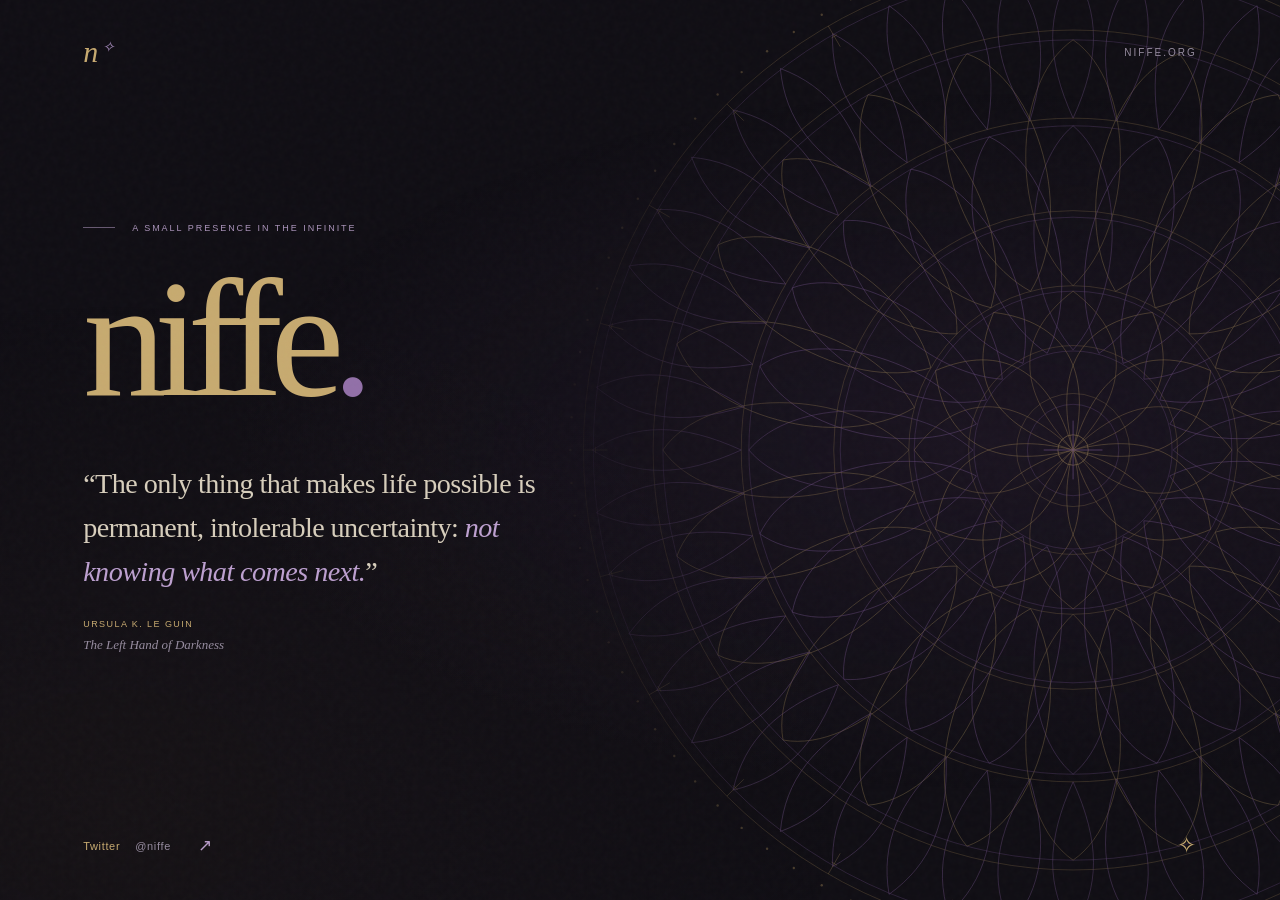
==== index.html @ 8353bc97 "Create dark gold and purple personal landing page" ====
<!doctype html>
<html lang="en">
<head>
  <meta charset="utf-8">
  <meta name="viewport" content="width=device-width, initial-scale=1">
  <meta name="theme-color" content="#100e14">
  <meta name="description" content="Niffe. A small presence on the internet.">
  <meta property="og:title" content="niffe">
  <meta property="og:description" content="A small presence on the internet.">
  <meta property="og:type" content="website">
  <meta property="og:url" content="https://niffe.org/">
  <link rel="canonical" href="https://niffe.org/">
  <link rel="icon" href="favicon.svg" type="image/svg+xml">
  <link rel="stylesheet" href="style.css">
  <title>niffe</title>
</head>
<body>
  <div class="atmosphere" aria-hidden="true"></div>
  <img class="mandala" src="mandala.svg" alt="" aria-hidden="true" width="1000" height="1000">
  <div class="page">
    <header><a class="wordmark" href="./" aria-label="Niffe home">n<span class="star">✧</span></a><span class="domain">NIFFE.ORG</span></header>
    <main>
      <div class="intro"><span class="rule" aria-hidden="true"></span><span>A SMALL PRESENCE IN THE INFINITE</span></div>
      <h1>niffe<span class="period">.</span></h1>
      <figure>
        <blockquote cite="https://www.goodreads.com/quotes/183468-the-only-thing-that-makes-life-possible-is-permanent-intolerable">
          <p>“The only thing that makes life possible is permanent, intolerable uncertainty: <em>not knowing what comes next.</em>”</p>
        </blockquote>
        <figcaption><span class="author">URSULA K. LE GUIN</span><cite>The Left Hand of Darkness</cite></figcaption>
      </figure>
    </main>
    <footer><a class="social" href="https://twitter.com/niffe" aria-label="Niffe on Twitter">Twitter <span class="handle">@niffe</span><span class="arrow" aria-hidden="true">↗</span></a><span class="footer-symbol" aria-hidden="true">✧</span></footer>
  </div>
</body>
</html>
---- style.css ----
:root{color-scheme:dark;--bg:#100e14;--gold:#c7aa70;--text:#d7cebc;--muted:#968c9f}
*{box-sizing:border-box}
html{min-height:100%;background:var(--bg)}
body{margin:0;min-height:100svh;background:var(--bg);color:var(--text);font-family:Georgia,'Times New Roman',serif;overflow-x:clip}
body::after{content:"";position:fixed;inset:0;pointer-events:none;z-index:3;opacity:.035;background-image:url("data:image/svg+xml,%3Csvg viewBox='0 0 180 180' xmlns='http://www.w3.org/2000/svg'%3E%3Cfilter id='n'%3E%3CfeTurbulence type='fractalNoise' baseFrequency='.82' numOctaves='3' stitchTiles='stitch'/%3E%3C/filter%3E%3Cpath fill='%23fff' filter='url(%23n)' opacity='.7' d='M0 0h180v180H0z'/%3E%3C/svg%3E")}
.atmosphere{position:fixed;inset:0;pointer-events:none;background:radial-gradient(ellipse at 77% 49%,#48305730,transparent 54%),radial-gradient(ellipse at 9% 89%,#6e513810,transparent 45%)}
.mandala{position:fixed;width:min(85vw,1120px);height:auto;left:49%;top:50%;transform:translate(-9%,-50%);opacity:.6;pointer-events:none;mask-image:linear-gradient(90deg,transparent,#000 23%,#000 78%,transparent)}
.page{position:relative;z-index:1;min-height:100svh;display:flex;flex-direction:column;padding:35px clamp(28px,6.5vw,112px) 32px}
header,footer{display:flex;justify-content:space-between;align-items:center}
a{color:inherit;text-decoration:none}
.wordmark{font-size:30px;font-style:italic;color:var(--gold);display:inline-flex;align-items:center;gap:4px}
.star{font-size:15px;color:#a68bbd;align-self:flex-start;margin-top:3px}
.domain,.intro,.author,footer{font-family:Arial,Helvetica,sans-serif;font-size:10px;letter-spacing:.2em}
.domain{color:var(--muted)}
main{flex:1;display:flex;flex-direction:column;justify-content:center;padding:76px 0 92px;max-width:650px}
.intro{color:#ab94bb;display:flex;align-items:center;gap:17px;font-size:9px;letter-spacing:.22em}
.rule{display:block;width:32px;height:1px;background:#ab94bb90}
h1{font-weight:400;line-height:1;letter-spacing:-.075em;font-size:clamp(100px,13vw,184px);color:var(--gold);margin:23px 0 40px}
.period{color:#9270a8}
figure{margin:0;max-width:485px}
blockquote{margin:0;font-size:clamp(22px,2.2vw,29px);line-height:1.55;letter-spacing:-.02em;text-wrap:pretty}
blockquote p{margin:0}
blockquote em{font-weight:400;color:#bda0d0}
figcaption{margin-top:26px;display:flex;flex-direction:column;gap:8px}
.author{font-size:9px;color:var(--gold);letter-spacing:.16em}
figcaption cite{font-size:13px;color:var(--muted)}
footer{min-height:35px;color:var(--muted);letter-spacing:.06em;font-size:11px}
.social{display:inline-flex;align-items:center;gap:15px;padding:12px 0;color:var(--gold);transition:color .2s}
.handle{color:var(--muted)}
.arrow{font-size:17px;margin-left:12px;color:#b89bc9;transition:transform .2s}
.social:hover{color:#efd39a}.social:hover .arrow{transform:translate(2px,-2px)}
a:focus-visible{outline:1px solid var(--gold);outline-offset:8px;border-radius:2px}
.footer-symbol{color:var(--gold);font-size:23px}
@media(min-width:1600px){main{max-width:760px}figure{max-width:530px}}
@media(max-width:700px){.page{padding-top:25px;padding-bottom:20px}.mandala{width:900px;max-width:none;left:18%;top:39%;opacity:.27;mask-image:linear-gradient(90deg,transparent,#000 40%)}main{padding:68px 0 70px}h1{margin-bottom:35px}figure{max-width:420px}blockquote{font-size:24px}.intro{font-size:8px;letter-spacing:.16em}.domain{font-size:9px}.atmosphere{background:radial-gradient(ellipse at 95% 40%,#48305730,transparent 75%)}}
@media(prefers-reduced-motion:reduce){*{transition:none!important}}
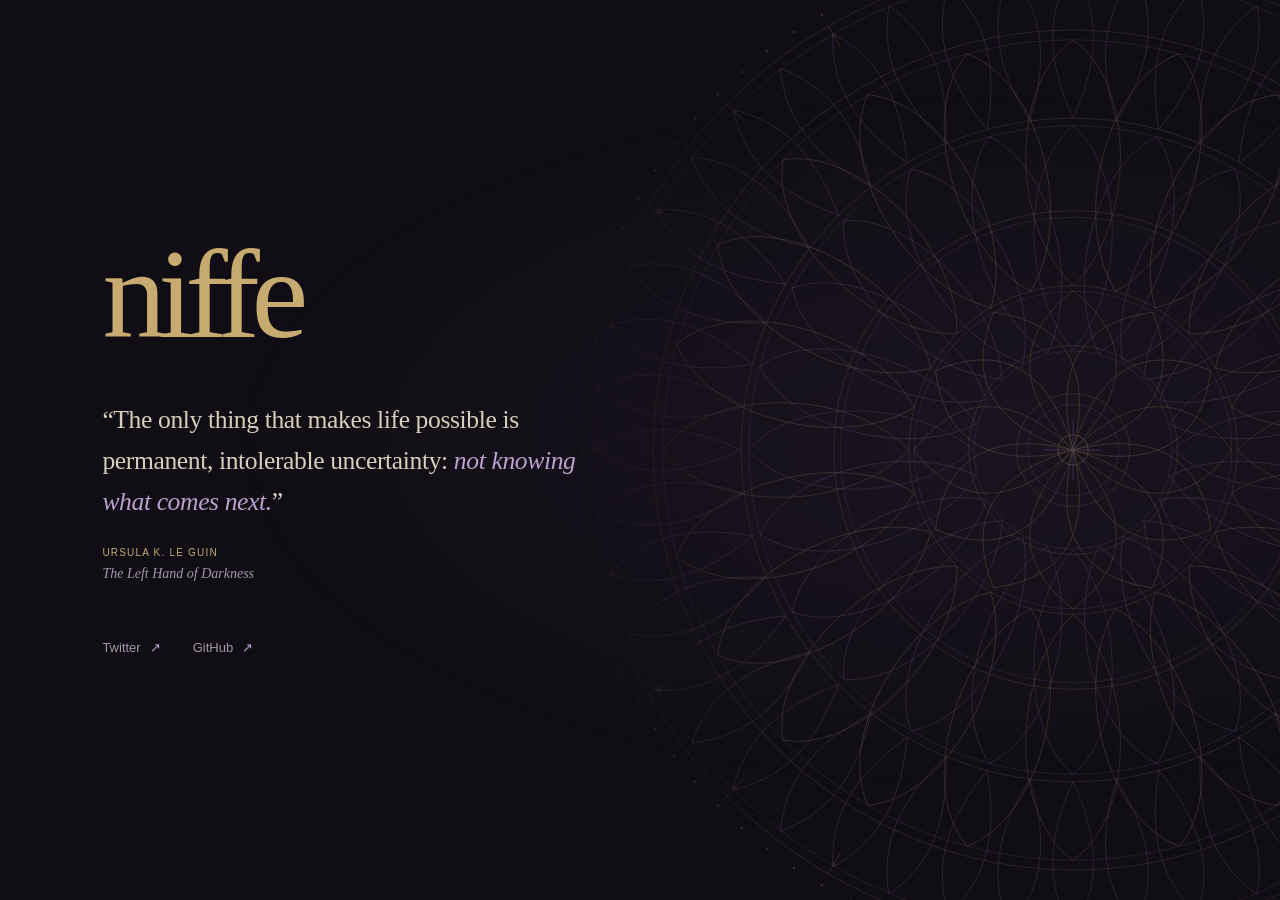
==== commit 57e09a8d: "Simplify presentation and add GitHub profile link" ====
--- a/index.html
+++ b/index.html
@@ -4,9 +4,9 @@
   <meta charset="utf-8">
   <meta name="viewport" content="width=device-width, initial-scale=1">
   <meta name="theme-color" content="#100e14">
-  <meta name="description" content="Niffe. A small presence on the internet.">
+  <meta name="description" content="Niffe — Twitter and GitHub.">
   <meta property="og:title" content="niffe">
-  <meta property="og:description" content="A small presence on the internet.">
+  <meta property="og:description" content="Niffe — Twitter and GitHub.">
   <meta property="og:type" content="website">
   <meta property="og:url" content="https://niffe.org/">
   <link rel="canonical" href="https://niffe.org/">
@@ -18,18 +18,19 @@
   <div class="atmosphere" aria-hidden="true"></div>
   <img class="mandala" src="mandala.svg" alt="" aria-hidden="true" width="1000" height="1000">
   <div class="page">
-    <header><a class="wordmark" href="./" aria-label="Niffe home">n<span class="star">✧</span></a><span class="domain">NIFFE.ORG</span></header>
     <main>
-      <div class="intro"><span class="rule" aria-hidden="true"></span><span>A SMALL PRESENCE IN THE INFINITE</span></div>
-      <h1>niffe<span class="period">.</span></h1>
+      <h1>niffe</h1>
       <figure>
         <blockquote cite="https://www.goodreads.com/quotes/183468-the-only-thing-that-makes-life-possible-is-permanent-intolerable">
           <p>“The only thing that makes life possible is permanent, intolerable uncertainty: <em>not knowing what comes next.</em>”</p>
         </blockquote>
         <figcaption><span class="author">URSULA K. LE GUIN</span><cite>The Left Hand of Darkness</cite></figcaption>
       </figure>
+      <nav aria-label="Find me online">
+        <a href="https://twitter.com/niffe" aria-label="Niffe on Twitter">Twitter <span aria-hidden="true">↗</span></a>
+        <a href="https://github.com/ThePheePhee" aria-label="Niffe on GitHub">GitHub <span aria-hidden="true">↗</span></a>
+      </nav>
     </main>
-    <footer><a class="social" href="https://twitter.com/niffe" aria-label="Niffe on Twitter">Twitter <span class="handle">@niffe</span><span class="arrow" aria-hidden="true">↗</span></a><span class="footer-symbol" aria-hidden="true">✧</span></footer>
   </div>
 </body>
 </html>
--- a/style.css
+++ b/style.css
@@ -1,36 +1,23 @@
-:root{color-scheme:dark;--bg:#100e14;--gold:#c7aa70;--text:#d7cebc;--muted:#968c9f}
+:root{color-scheme:dark;--bg:#100e14;--gold:#c7aa70;--text:#d7cebc;--muted:#a197aa}
 *{box-sizing:border-box}
 html{min-height:100%;background:var(--bg)}
 body{margin:0;min-height:100svh;background:var(--bg);color:var(--text);font-family:Georgia,'Times New Roman',serif;overflow-x:clip}
-body::after{content:"";position:fixed;inset:0;pointer-events:none;z-index:3;opacity:.035;background-image:url("data:image/svg+xml,%3Csvg viewBox='0 0 180 180' xmlns='http://www.w3.org/2000/svg'%3E%3Cfilter id='n'%3E%3CfeTurbulence type='fractalNoise' baseFrequency='.82' numOctaves='3' stitchTiles='stitch'/%3E%3C/filter%3E%3Cpath fill='%23fff' filter='url(%23n)' opacity='.7' d='M0 0h180v180H0z'/%3E%3C/svg%3E")}
-.atmosphere{position:fixed;inset:0;pointer-events:none;background:radial-gradient(ellipse at 77% 49%,#48305730,transparent 54%),radial-gradient(ellipse at 9% 89%,#6e513810,transparent 45%)}
-.mandala{position:fixed;width:min(85vw,1120px);height:auto;left:49%;top:50%;transform:translate(-9%,-50%);opacity:.6;pointer-events:none;mask-image:linear-gradient(90deg,transparent,#000 23%,#000 78%,transparent)}
-.page{position:relative;z-index:1;min-height:100svh;display:flex;flex-direction:column;padding:35px clamp(28px,6.5vw,112px) 32px}
-header,footer{display:flex;justify-content:space-between;align-items:center}
-a{color:inherit;text-decoration:none}
-.wordmark{font-size:30px;font-style:italic;color:var(--gold);display:inline-flex;align-items:center;gap:4px}
-.star{font-size:15px;color:#a68bbd;align-self:flex-start;margin-top:3px}
-.domain,.intro,.author,footer{font-family:Arial,Helvetica,sans-serif;font-size:10px;letter-spacing:.2em}
-.domain{color:var(--muted)}
-main{flex:1;display:flex;flex-direction:column;justify-content:center;padding:76px 0 92px;max-width:650px}
-.intro{color:#ab94bb;display:flex;align-items:center;gap:17px;font-size:9px;letter-spacing:.22em}
-.rule{display:block;width:32px;height:1px;background:#ab94bb90}
-h1{font-weight:400;line-height:1;letter-spacing:-.075em;font-size:clamp(100px,13vw,184px);color:var(--gold);margin:23px 0 40px}
-.period{color:#9270a8}
-figure{margin:0;max-width:485px}
-blockquote{margin:0;font-size:clamp(22px,2.2vw,29px);line-height:1.55;letter-spacing:-.02em;text-wrap:pretty}
+.atmosphere{position:fixed;inset:0;pointer-events:none;background:radial-gradient(ellipse at 77% 49%,#48305730,transparent 54%)}
+.mandala{position:fixed;width:min(85vw,1120px);height:auto;left:49%;top:50%;transform:translate(-9%,-50%);opacity:.43;pointer-events:none;mask-image:linear-gradient(90deg,transparent,#000 23%,#000 78%,transparent)}
+.page{position:relative;z-index:1;min-height:100svh;display:flex;align-items:center;padding:72px clamp(28px,8vw,128px)}
+main{width:100%;max-width:490px}
+h1{font-weight:400;line-height:1;letter-spacing:-.065em;font-size:clamp(88px,10vw,136px);color:var(--gold);margin:0 0 42px}
+figure{margin:0}
+blockquote{margin:0;font-size:clamp(22px,2vw,27px);line-height:1.6;letter-spacing:-.015em;text-wrap:pretty}
 blockquote p{margin:0}
 blockquote em{font-weight:400;color:#bda0d0}
-figcaption{margin-top:26px;display:flex;flex-direction:column;gap:8px}
-.author{font-size:9px;color:var(--gold);letter-spacing:.16em}
-figcaption cite{font-size:13px;color:var(--muted)}
-footer{min-height:35px;color:var(--muted);letter-spacing:.06em;font-size:11px}
-.social{display:inline-flex;align-items:center;gap:15px;padding:12px 0;color:var(--gold);transition:color .2s}
-.handle{color:var(--muted)}
-.arrow{font-size:17px;margin-left:12px;color:#b89bc9;transition:transform .2s}
-.social:hover{color:#efd39a}.social:hover .arrow{transform:translate(2px,-2px)}
-a:focus-visible{outline:1px solid var(--gold);outline-offset:8px;border-radius:2px}
-.footer-symbol{color:var(--gold);font-size:23px}
-@media(min-width:1600px){main{max-width:760px}figure{max-width:530px}}
-@media(max-width:700px){.page{padding-top:25px;padding-bottom:20px}.mandala{width:900px;max-width:none;left:18%;top:39%;opacity:.27;mask-image:linear-gradient(90deg,transparent,#000 40%)}main{padding:68px 0 70px}h1{margin-bottom:35px}figure{max-width:420px}blockquote{font-size:24px}.intro{font-size:8px;letter-spacing:.16em}.domain{font-size:9px}.atmosphere{background:radial-gradient(ellipse at 95% 40%,#48305730,transparent 75%)}}
+figcaption{margin-top:24px;display:flex;flex-direction:column;gap:8px}
+.author{font-family:Arial,Helvetica,sans-serif;font-size:10px;color:var(--gold);letter-spacing:.12em}
+figcaption cite{font-size:14px;color:var(--muted)}
+nav{display:flex;flex-wrap:wrap;gap:32px;margin-top:44px;font-family:Arial,Helvetica,sans-serif;font-size:13px}
+nav a{display:inline-flex;align-items:center;gap:9px;min-height:44px;color:var(--muted);text-decoration:none;transition:color .2s}
+nav a span{color:#bda0d0}
+nav a:hover{color:var(--gold)}
+a:focus-visible{outline:1px solid var(--gold);outline-offset:6px;border-radius:2px}
+@media(max-width:700px){.page{padding:60px 28px}.mandala{width:900px;max-width:none;left:18%;top:39%;opacity:.23;mask-image:linear-gradient(90deg,transparent,#000 40%)}main{max-width:420px}h1{margin-bottom:34px}blockquote{font-size:23px}nav{margin-top:32px}.atmosphere{background:radial-gradient(ellipse at 95% 40%,#48305730,transparent 75%)}}
 @media(prefers-reduced-motion:reduce){*{transition:none!important}}
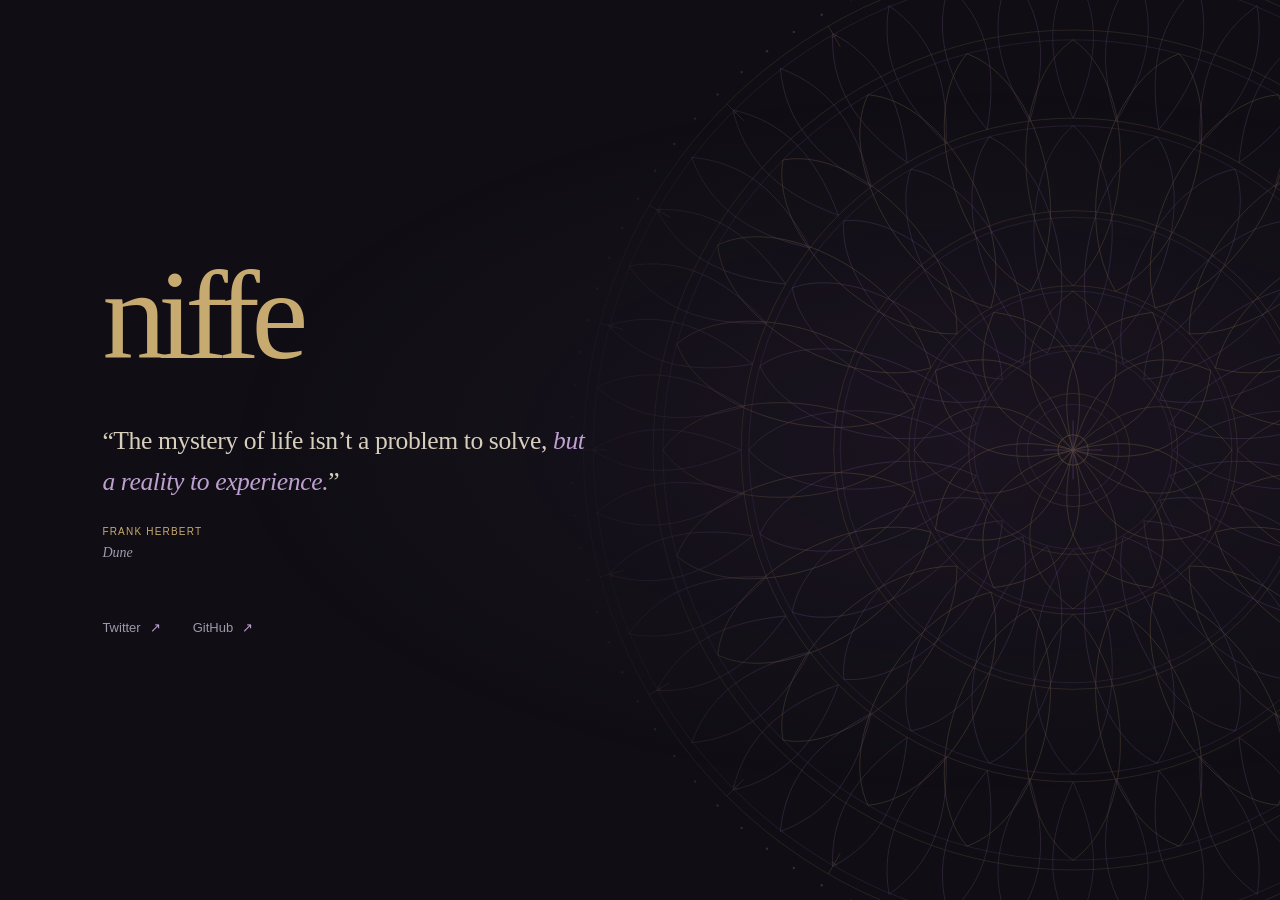
==== commit 0353708a: "Replace landing page quotation with Frank Herbert" ====
--- a/index.html
+++ b/index.html
@@ -11,7 +11,7 @@
   <meta property="og:url" content="https://niffe.org/">
   <link rel="canonical" href="https://niffe.org/">
   <link rel="icon" href="favicon.svg" type="image/svg+xml">
-  <link rel="stylesheet" href="style.css">
+  <link rel="stylesheet" href="style.css?v=2">
   <title>niffe</title>
 </head>
 <body>
@@ -21,10 +21,10 @@
     <main>
       <h1>niffe</h1>
       <figure>
-        <blockquote cite="https://www.goodreads.com/quotes/183468-the-only-thing-that-makes-life-possible-is-permanent-intolerable">
-          <p>“The only thing that makes life possible is permanent, intolerable uncertainty: <em>not knowing what comes next.</em>”</p>
+        <blockquote cite="https://www.azquotes.com/quote/369135">
+          <p>“The mystery of life isn’t a problem to solve, <em>but a reality to experience.</em>”</p>
         </blockquote>
-        <figcaption><span class="author">URSULA K. LE GUIN</span><cite>The Left Hand of Darkness</cite></figcaption>
+        <figcaption><span class="author">FRANK HERBERT</span><cite>Dune</cite></figcaption>
       </figure>
       <nav aria-label="Find me online">
         <a href="https://twitter.com/niffe" aria-label="Niffe on Twitter">Twitter <span aria-hidden="true">↗</span></a>
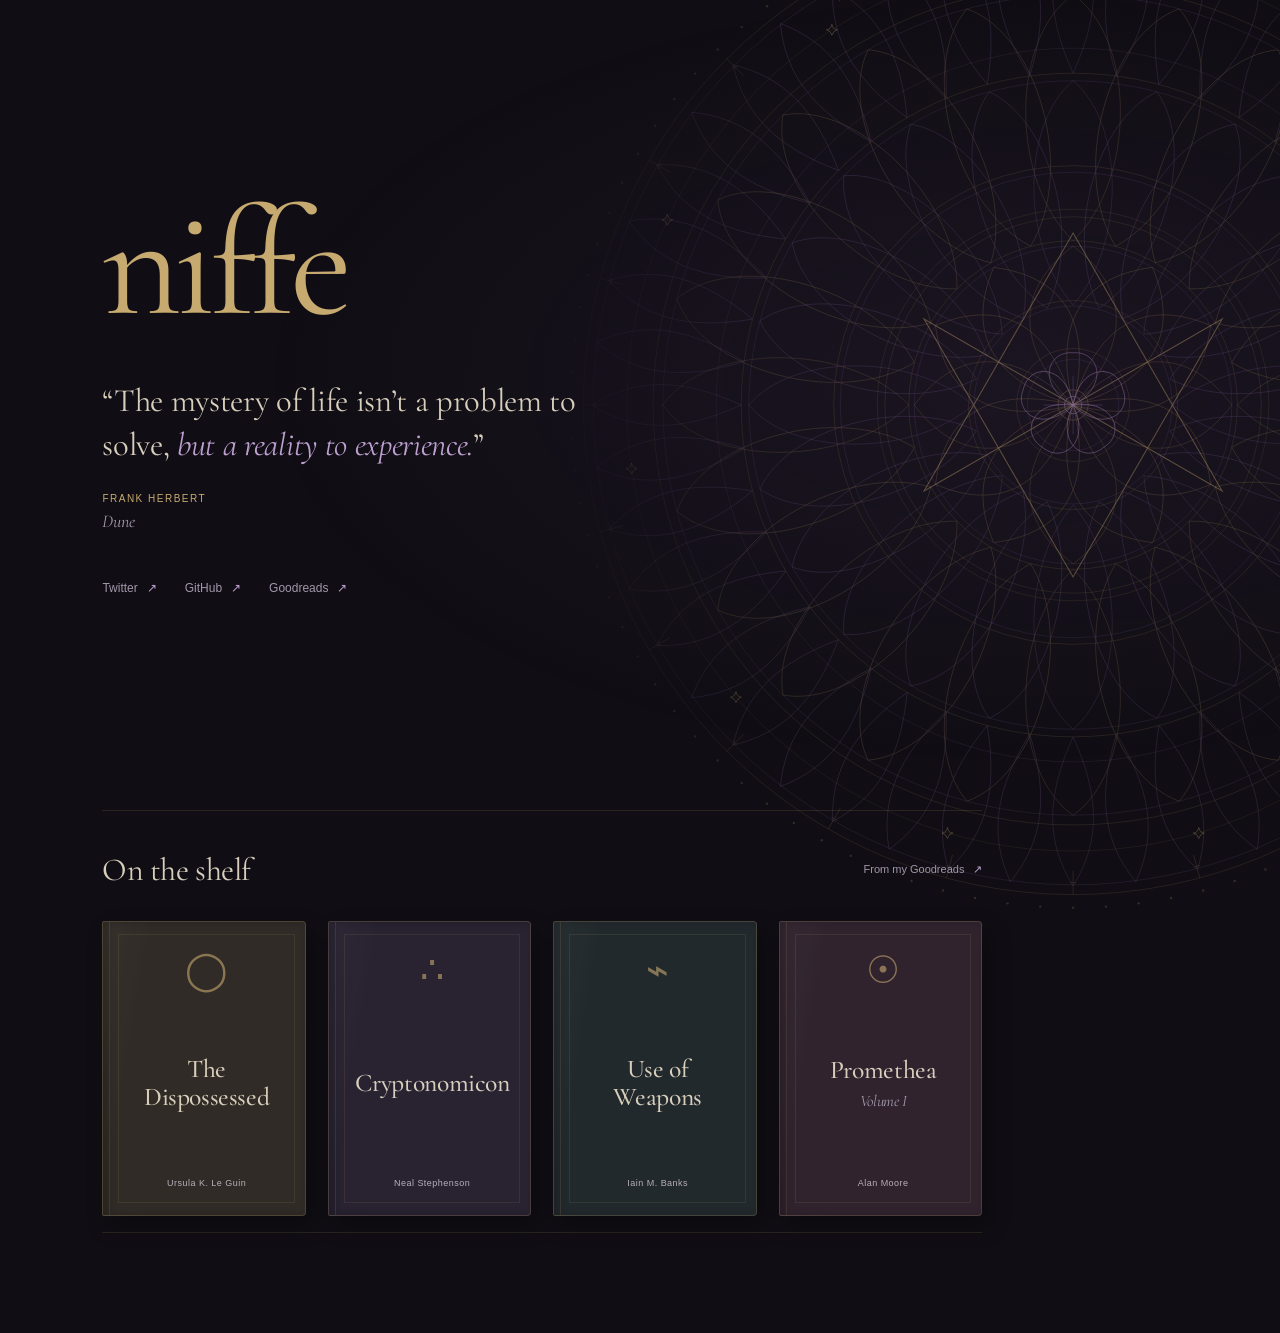
==== commit c79236c5: "Refine typography, add Thelemic mandala depth and Goodreads shelf" ====
--- a/index.html
+++ b/index.html
@@ -4,21 +4,28 @@
   <meta charset="utf-8">
   <meta name="viewport" content="width=device-width, initial-scale=1">
   <meta name="theme-color" content="#100e14">
-  <meta name="description" content="Niffe — Twitter and GitHub.">
+  <meta name="description" content="Niffe — a reading shelf, Twitter, GitHub, and Goodreads.">
   <meta property="og:title" content="niffe">
-  <meta property="og:description" content="Niffe — Twitter and GitHub.">
+  <meta property="og:description" content="Niffe — a reading shelf, Twitter, GitHub, and Goodreads.">
   <meta property="og:type" content="website">
   <meta property="og:url" content="https://niffe.org/">
   <link rel="canonical" href="https://niffe.org/">
   <link rel="icon" href="favicon.svg" type="image/svg+xml">
-  <link rel="stylesheet" href="style.css?v=2">
+  <link rel="preload" href="fonts/CormorantGaramond.woff2" as="font" type="font/woff2" crossorigin>
+  <link rel="stylesheet" href="style.css?v=3">
+  <script src="depth.js" defer></script>
   <title>niffe</title>
 </head>
 <body>
   <div class="atmosphere" aria-hidden="true"></div>
-  <img class="mandala" src="mandala.svg" alt="" aria-hidden="true" width="1000" height="1000">
+  <div class="mandala-scene" aria-hidden="true">
+    <img class="mandala mandala-outer" src="mandala.svg" alt="" width="1000" height="1000">
+    <img class="mandala mandala-inner" src="celestial.svg" alt="" width="1000" height="1000">
+  </div>
   <div class="page">
     <main>
+      <section class="hero" aria-label="Niffe">
+      <div class="introduction">
       <h1>niffe</h1>
       <figure>
         <blockquote cite="https://www.azquotes.com/quote/369135">
@@ -29,8 +36,29 @@
       <nav aria-label="Find me online">
         <a href="https://twitter.com/niffe" aria-label="Niffe on Twitter">Twitter <span aria-hidden="true">↗</span></a>
         <a href="https://github.com/ThePheePhee" aria-label="Niffe on GitHub">GitHub <span aria-hidden="true">↗</span></a>
+        <a href="https://www.goodreads.com/niffe" aria-label="Niffe on Goodreads">Goodreads <span aria-hidden="true">↗</span></a>
       </nav>
+      </div>
+      </section>
+      <section class="reading" aria-labelledby="reading-title">
+        <div class="shelf-heading"><h2 id="reading-title">On the shelf</h2><a class="shelf-source" href="https://www.goodreads.com/niffe">From my Goodreads <span aria-hidden="true">↗</span></a></div>
+        <ul class="books">
+          <li><a class="book" href="https://www.goodreads.com/book/show/13651.The_Dispossessed">
+            <div class="jacket jacket-earth"><span class="book-mark" aria-hidden="true">◯</span><span class="book-title">The<br>Dispossessed</span><span class="book-author">Ursula K. Le Guin</span></div>
+          </a></li>
+          <li><a class="book" href="https://www.goodreads.com/book/show/816.Cryptonomicon">
+            <div class="jacket jacket-violet"><span class="book-mark cipher" aria-hidden="true">∴</span><span class="book-title">Cryptonomicon</span><span class="book-author">Neal Stephenson</span></div>
+          </a></li>
+          <li><a class="book" href="https://www.goodreads.com/book/show/12007.Use_of_Weapons">
+            <div class="jacket jacket-slate"><span class="book-mark" aria-hidden="true">⌁</span><span class="book-title">Use of<br>Weapons</span><span class="book-author">Iain M. Banks</span></div>
+          </a></li>
+          <li><a class="book" href="https://www.goodreads.com/book/show/821800.Promethea_Vol_1">
+            <div class="jacket jacket-plum"><span class="book-mark" aria-hidden="true">☉</span><span class="book-title">Promethea<span class="volume">Volume I</span></span><span class="book-author">Alan Moore</span></div>
+          </a></li>
+        </ul>
+      </section>
     </main>
   </div>
 </body>
 </html>
+
--- a/style.css
+++ b/style.css
@@ -1,23 +1,49 @@
+@font-face{font-family:Cormorant;src:url('fonts/CormorantGaramond.woff2') format('woff2');font-style:normal;font-weight:300 700;font-display:swap}
+@font-face{font-family:Cormorant;src:url('fonts/CormorantGaramond-Italic.woff2') format('woff2');font-style:italic;font-weight:300 700;font-display:swap}
 :root{color-scheme:dark;--bg:#100e14;--gold:#c7aa70;--text:#d7cebc;--muted:#a197aa}
 *{box-sizing:border-box}
 html{min-height:100%;background:var(--bg)}
-body{margin:0;min-height:100svh;background:var(--bg);color:var(--text);font-family:Georgia,'Times New Roman',serif;overflow-x:clip}
-.atmosphere{position:fixed;inset:0;pointer-events:none;background:radial-gradient(ellipse at 77% 49%,#48305730,transparent 54%)}
-.mandala{position:fixed;width:min(85vw,1120px);height:auto;left:49%;top:50%;transform:translate(-9%,-50%);opacity:.43;pointer-events:none;mask-image:linear-gradient(90deg,transparent,#000 23%,#000 78%,transparent)}
-.page{position:relative;z-index:1;min-height:100svh;display:flex;align-items:center;padding:72px clamp(28px,8vw,128px)}
-main{width:100%;max-width:490px}
-h1{font-weight:400;line-height:1;letter-spacing:-.065em;font-size:clamp(88px,10vw,136px);color:var(--gold);margin:0 0 42px}
+body{margin:0;background:var(--bg);color:var(--text);font-family:Cormorant,Georgia,serif;overflow-x:clip}
+.atmosphere{position:fixed;inset:0;pointer-events:none;background:radial-gradient(ellipse at 79% 42%,#48305735,transparent 52%)}
+.mandala-scene{--x:0px;--y:0px;position:fixed;width:min(85vw,1120px);aspect-ratio:1;left:49%;top:45%;transform:translate(-9%,-50%);pointer-events:none;mask-image:linear-gradient(90deg,transparent,#000 23%,#000 78%,transparent)}
+.mandala{position:absolute;inset:0;width:100%;height:100%;transition:transform 1.6s cubic-bezier(.2,.65,.3,1)}
+.mandala-outer{opacity:.38;transform:translate(var(--x),var(--y))}
+.mandala-inner{opacity:.62;transform:translate(calc(var(--x)*-1.6),calc(var(--y)*-1.6));filter:drop-shadow(0 0 10px #a178bd18)}
+.page{position:relative;z-index:1;padding:0 clamp(28px,8vw,128px)}
+main{max-width:1100px;margin:auto}
+.hero{min-height:90svh;display:flex;align-items:center;padding:84px 0 96px}
+.introduction{width:100%;max-width:485px}
+h1{font-weight:400;line-height:1;letter-spacing:-.045em;font-size:clamp(104px,12vw,162px);color:var(--gold);margin:0 0 38px}
 figure{margin:0}
-blockquote{margin:0;font-size:clamp(22px,2vw,27px);line-height:1.6;letter-spacing:-.015em;text-wrap:pretty}
+blockquote{margin:0;font-size:clamp(28px,2.55vw,34px);font-weight:400;line-height:1.35;letter-spacing:-.01em;text-wrap:pretty}
 blockquote p{margin:0}
 blockquote em{font-weight:400;color:#bda0d0}
-figcaption{margin-top:24px;display:flex;flex-direction:column;gap:8px}
-.author{font-family:Arial,Helvetica,sans-serif;font-size:10px;color:var(--gold);letter-spacing:.12em}
-figcaption cite{font-size:14px;color:var(--muted)}
-nav{display:flex;flex-wrap:wrap;gap:32px;margin-top:44px;font-family:Arial,Helvetica,sans-serif;font-size:13px}
-nav a{display:inline-flex;align-items:center;gap:9px;min-height:44px;color:var(--muted);text-decoration:none;transition:color .2s}
-nav a span{color:#bda0d0}
-nav a:hover{color:var(--gold)}
+figcaption{margin-top:26px;display:flex;flex-direction:column;gap:6px}
+.author{font-family:Arial,Helvetica,sans-serif;font-size:10px;color:var(--gold);letter-spacing:.15em}
+figcaption cite{font-size:18px;color:var(--muted)}
+nav{display:flex;flex-wrap:wrap;gap:28px;margin-top:34px;font-family:Arial,Helvetica,sans-serif;font-size:12px}
+nav a,.shelf-source{display:inline-flex;align-items:center;gap:9px;min-height:44px;color:var(--muted);text-decoration:none;position:relative;transition:color .25s}
+nav a:after{content:'';position:absolute;bottom:5px;left:0;width:calc(100% - 20px);height:1px;background:var(--gold);transform:scaleX(0);transform-origin:left;transition:transform .25s}
+nav a span,.shelf-source span{color:#bda0d0}
+nav a:hover,.shelf-source:hover{color:var(--gold)}
+nav a:hover:after{transform:scaleX(1)}
 a:focus-visible{outline:1px solid var(--gold);outline-offset:6px;border-radius:2px}
-@media(max-width:700px){.page{padding:60px 28px}.mandala{width:900px;max-width:none;left:18%;top:39%;opacity:.23;mask-image:linear-gradient(90deg,transparent,#000 40%)}main{max-width:420px}h1{margin-bottom:34px}blockquote{font-size:23px}nav{margin-top:32px}.atmosphere{background:radial-gradient(ellipse at 95% 40%,#48305730,transparent 75%)}}
-@media(prefers-reduced-motion:reduce){*{transition:none!important}}
+.reading{padding:36px 0 100px;border-top:1px solid #c7aa7025;max-width:880px}
+.shelf-heading{display:flex;justify-content:space-between;align-items:center;gap:20px;margin-bottom:30px}
+h2{font-size:32px;font-weight:400;margin:0;letter-spacing:-.015em}
+.shelf-source{font-family:Arial,Helvetica,sans-serif;font-size:11px}
+.books{display:grid;grid-template-columns:repeat(4,minmax(0,1fr));gap:22px;list-style:none;margin:0;padding:0 0 16px;border-bottom:1px solid #c7aa7025}
+.book{display:block;text-decoration:none;color:var(--text);perspective:900px}
+.jacket{min-height:265px;aspect-ratio: .69;position:relative;display:flex;flex-direction:column;align-items:center;text-align:center;justify-content:space-between;padding:29px 14px 25px 19px;border:1px solid #c7aa7033;border-radius:2px 4px 4px 2px;box-shadow:7px 10px 22px #0005,inset 5px 0 8px #0003;transition:transform .4s,box-shadow .4s;background:linear-gradient(100deg,#ffffff08,transparent 20%),var(--cover)}
+.jacket:before{content:'';position:absolute;left:6px;top:0;bottom:0;width:1px;background:#c7aa7024}
+.jacket:after{content:'';position:absolute;inset:12px 10px 12px 15px;border:1px solid #c7aa701c;pointer-events:none}
+.jacket-earth{--cover:#302b26}.jacket-violet{--cover:#282231}.jacket-slate{--cover:#22292d}.jacket-plum{--cover:#30232e}
+.book-mark{font-family:Georgia,serif;font-size:38px;line-height:1;color:var(--gold);opacity:.6}
+.book-title{font-size:clamp(21px,2vw,28px);font-weight:500;line-height:1.1;letter-spacing:-.015em;overflow-wrap:anywhere}
+.volume{display:block;font-size:16px;margin-top:9px;font-style:italic;font-weight:400;color:var(--muted)}
+.book-author{font-family:Arial,Helvetica,sans-serif;font-size:9px;letter-spacing:.055em;line-height:1.4;color:#b9afbb}
+.book:hover .jacket,.book:focus-visible .jacket{transform:translateY(-5px) rotateY(-3deg);box-shadow:9px 15px 26px #0007}
+@media(max-width:700px){.page{padding:0 28px}.hero{min-height:85svh;padding:72px 0 78px}.mandala-scene{width:900px;max-width:none;left:18%;top:39%;opacity:.6;mask-image:linear-gradient(90deg,transparent,#000 40%)}.introduction{max-width:420px}h1{margin-bottom:32px}blockquote{font-size:30px}nav{gap:24px;margin-top:26px}.reading{padding:26px 0 64px}.books{grid-template-columns:repeat(2,minmax(0,1fr));gap:22px 16px}.jacket{min-height:225px;padding:26px 10px 22px 15px}.book-title{font-size:24px}.book-author{font-size:9px}.shelf-heading{gap:12px}h2{font-size:28px}.shelf-source{font-size:10px}}
+@media(prefers-reduced-motion:reduce){*{transition:none!important}.mandala{transform:none!important}.book:hover .jacket,.book:focus-visible .jacket{transform:none}}
+
+@media(max-width:700px){.jacket-violet .book-title{font-size:clamp(15px,4.4vw,22px);white-space:nowrap}}
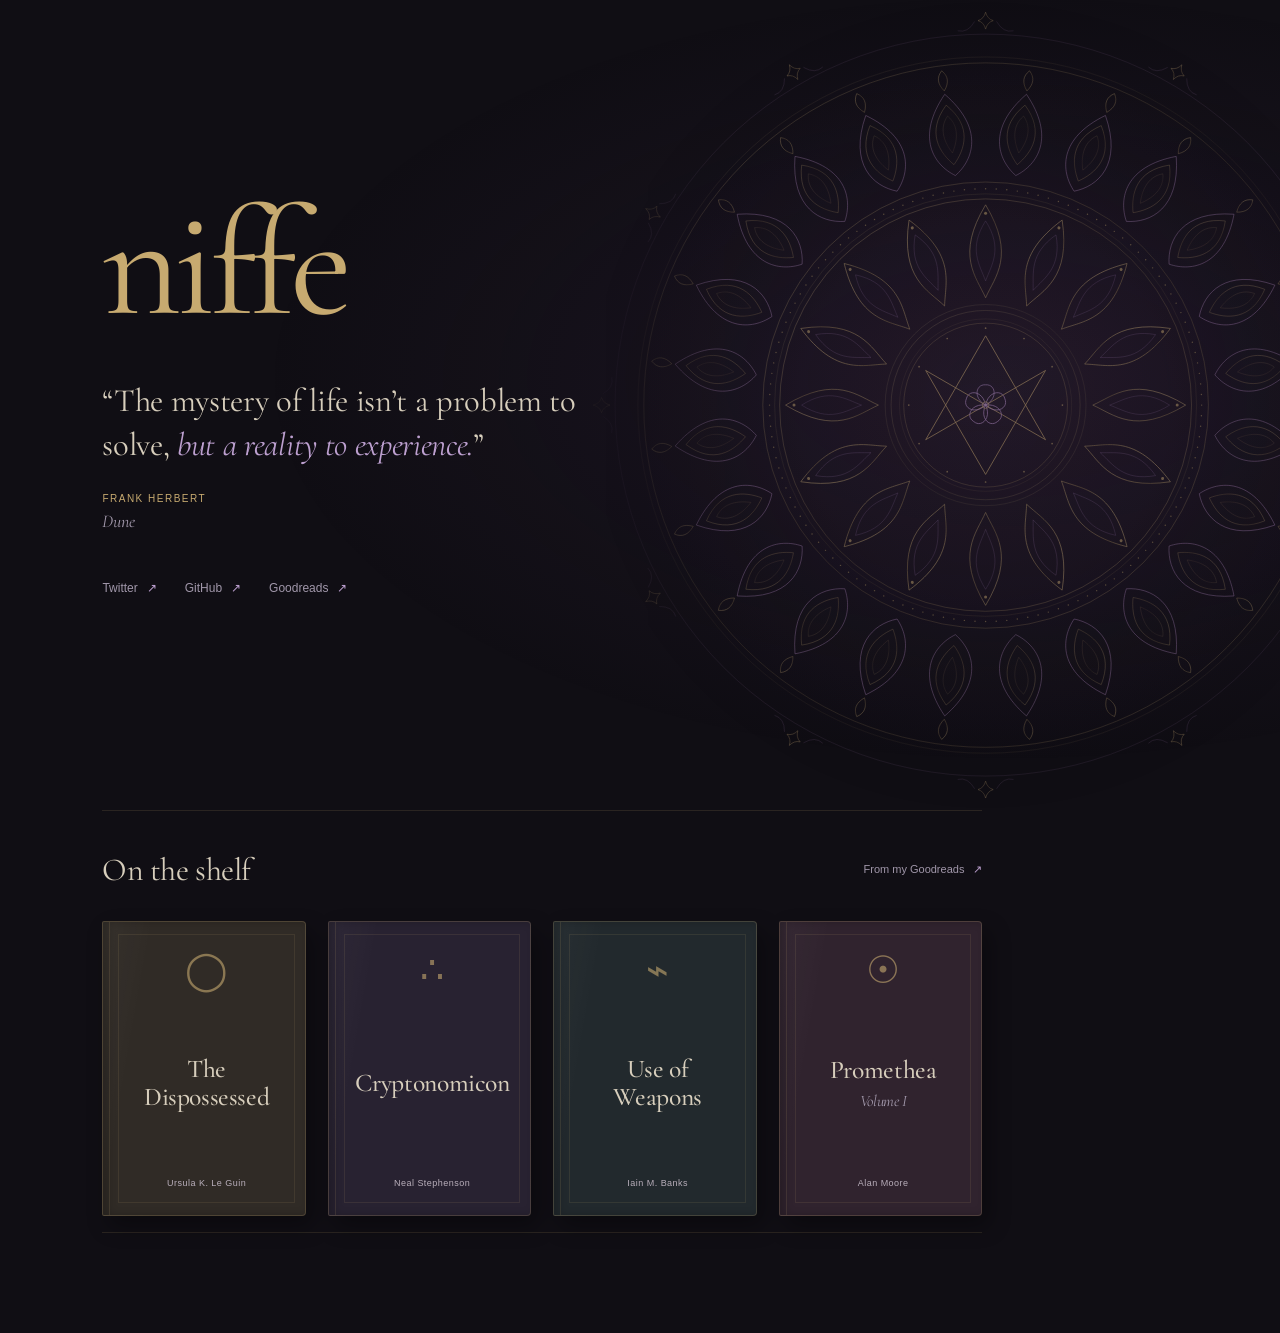
==== commit 865cc819: "Redraw background as an engraved lotus mandala" ====
--- a/index.html
+++ b/index.html
@@ -12,15 +12,15 @@
   <link rel="canonical" href="https://niffe.org/">
   <link rel="icon" href="favicon.svg" type="image/svg+xml">
   <link rel="preload" href="fonts/CormorantGaramond.woff2" as="font" type="font/woff2" crossorigin>
-  <link rel="stylesheet" href="style.css?v=3">
+  <link rel="stylesheet" href="style.css?v=4">
   <script src="depth.js" defer></script>
   <title>niffe</title>
 </head>
 <body>
   <div class="atmosphere" aria-hidden="true"></div>
   <div class="mandala-scene" aria-hidden="true">
-    <img class="mandala mandala-outer" src="mandala.svg" alt="" width="1000" height="1000">
-    <img class="mandala mandala-inner" src="celestial.svg" alt="" width="1000" height="1000">
+    <img class="mandala mandala-outer" src="mandala.svg?v=4" alt="" width="1000" height="1000">
+    <img class="mandala mandala-inner" src="celestial.svg?v=4" alt="" width="1000" height="1000">
   </div>
   <div class="page">
     <main>
@@ -62,3 +62,4 @@
 </body>
 </html>
 
+
--- a/style.css
+++ b/style.css
@@ -47,3 +47,8 @@
 @media(prefers-reduced-motion:reduce){*{transition:none!important}.mandala{transform:none!important}.book:hover .jacket,.book:focus-visible .jacket{transform:none}}
 
 @media(max-width:700px){.jacket-violet .book-title{font-size:clamp(15px,4.4vw,22px);white-space:nowrap}}
+/* Engraved lotus mandala: a complete silhouette and a restrained floating seal. */
+.mandala-scene{width:clamp(640px,66vw,1050px);left:77%;top:45%;transform:translate(-50%,-50%);mask-image:linear-gradient(90deg,transparent,#000 20%,#000 90%,transparent)}
+.mandala-outer{opacity:.68}
+.mandala-inner{opacity:.66;filter:drop-shadow(0 0 12px #a178bd20)}
+@media(max-width:700px){.mandala-scene{width:740px;left:96%;top:35%;opacity:.48;mask-image:linear-gradient(90deg,transparent,#000 35%,#000 90%,transparent)}}
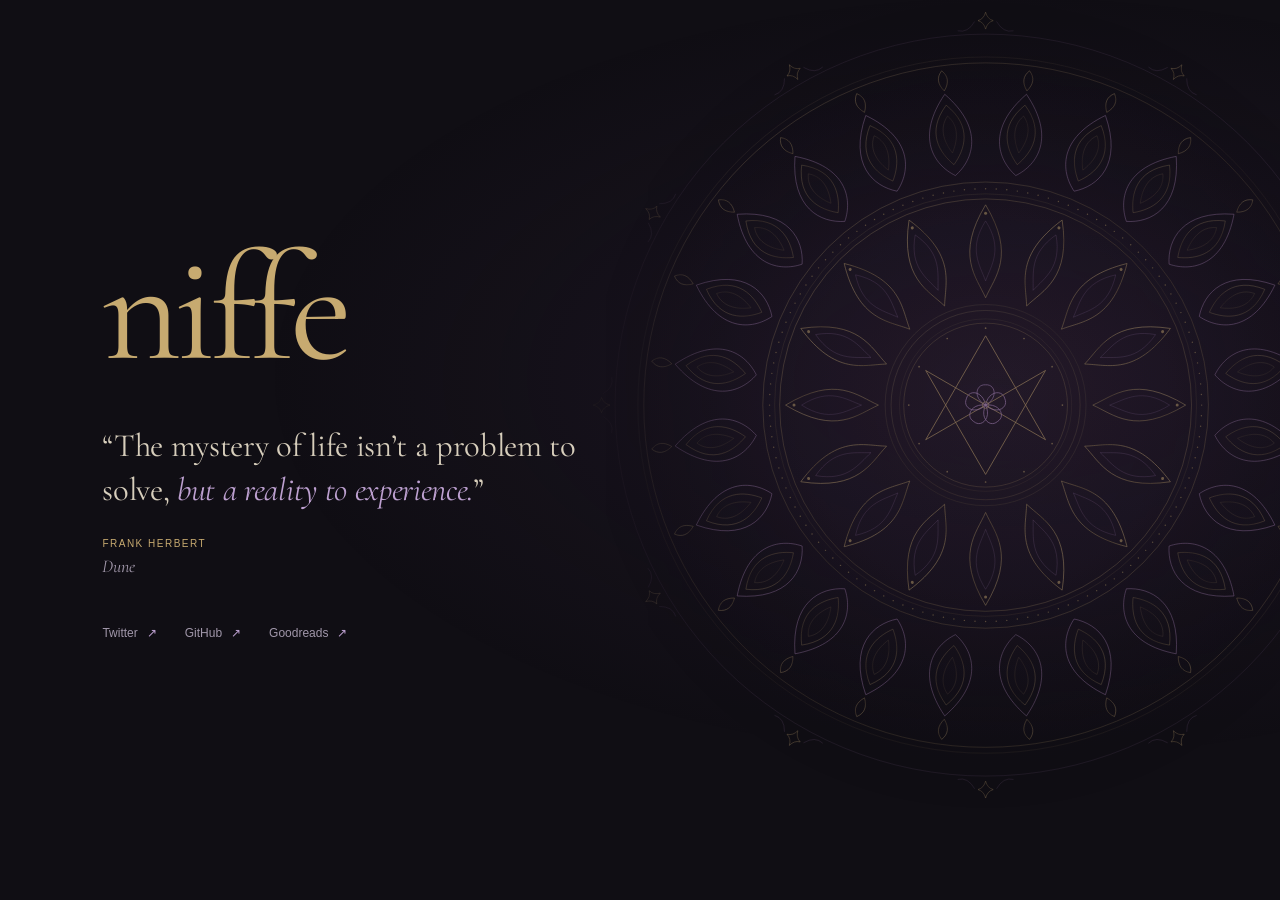
==== commit 1d4d24f0: "Remove reading shelf and restore a single-screen landing page" ====
--- a/index.html
+++ b/index.html
@@ -4,15 +4,15 @@
   <meta charset="utf-8">
   <meta name="viewport" content="width=device-width, initial-scale=1">
   <meta name="theme-color" content="#100e14">
-  <meta name="description" content="Niffe — a reading shelf, Twitter, GitHub, and Goodreads.">
+  <meta name="description" content="Niffe — Twitter, GitHub, and Goodreads.">
   <meta property="og:title" content="niffe">
-  <meta property="og:description" content="Niffe — a reading shelf, Twitter, GitHub, and Goodreads.">
+  <meta property="og:description" content="Niffe — Twitter, GitHub, and Goodreads.">
   <meta property="og:type" content="website">
   <meta property="og:url" content="https://niffe.org/">
   <link rel="canonical" href="https://niffe.org/">
   <link rel="icon" href="favicon.svg" type="image/svg+xml">
   <link rel="preload" href="fonts/CormorantGaramond.woff2" as="font" type="font/woff2" crossorigin>
-  <link rel="stylesheet" href="style.css?v=4">
+  <link rel="stylesheet" href="style.css?v=5">
   <script src="depth.js" defer></script>
   <title>niffe</title>
 </head>
@@ -40,24 +40,7 @@
       </nav>
       </div>
       </section>
-      <section class="reading" aria-labelledby="reading-title">
-        <div class="shelf-heading"><h2 id="reading-title">On the shelf</h2><a class="shelf-source" href="https://www.goodreads.com/niffe">From my Goodreads <span aria-hidden="true">↗</span></a></div>
-        <ul class="books">
-          <li><a class="book" href="https://www.goodreads.com/book/show/13651.The_Dispossessed">
-            <div class="jacket jacket-earth"><span class="book-mark" aria-hidden="true">◯</span><span class="book-title">The<br>Dispossessed</span><span class="book-author">Ursula K. Le Guin</span></div>
-          </a></li>
-          <li><a class="book" href="https://www.goodreads.com/book/show/816.Cryptonomicon">
-            <div class="jacket jacket-violet"><span class="book-mark cipher" aria-hidden="true">∴</span><span class="book-title">Cryptonomicon</span><span class="book-author">Neal Stephenson</span></div>
-          </a></li>
-          <li><a class="book" href="https://www.goodreads.com/book/show/12007.Use_of_Weapons">
-            <div class="jacket jacket-slate"><span class="book-mark" aria-hidden="true">⌁</span><span class="book-title">Use of<br>Weapons</span><span class="book-author">Iain M. Banks</span></div>
-          </a></li>
-          <li><a class="book" href="https://www.goodreads.com/book/show/821800.Promethea_Vol_1">
-            <div class="jacket jacket-plum"><span class="book-mark" aria-hidden="true">☉</span><span class="book-title">Promethea<span class="volume">Volume I</span></span><span class="book-author">Alan Moore</span></div>
-          </a></li>
-        </ul>
-      </section>
-    </main>
+</main>
   </div>
 </body>
 </html>
--- a/style.css
+++ b/style.css
@@ -11,7 +11,7 @@
 .mandala-inner{opacity:.62;transform:translate(calc(var(--x)*-1.6),calc(var(--y)*-1.6));filter:drop-shadow(0 0 10px #a178bd18)}
 .page{position:relative;z-index:1;padding:0 clamp(28px,8vw,128px)}
 main{max-width:1100px;margin:auto}
-.hero{min-height:90svh;display:flex;align-items:center;padding:84px 0 96px}
+.hero{min-height:100svh;display:flex;align-items:center;padding:84px 0 96px}
 .introduction{width:100%;max-width:485px}
 h1{font-weight:400;line-height:1;letter-spacing:-.045em;font-size:clamp(104px,12vw,162px);color:var(--gold);margin:0 0 38px}
 figure{margin:0}
@@ -22,31 +22,16 @@
 .author{font-family:Arial,Helvetica,sans-serif;font-size:10px;color:var(--gold);letter-spacing:.15em}
 figcaption cite{font-size:18px;color:var(--muted)}
 nav{display:flex;flex-wrap:wrap;gap:28px;margin-top:34px;font-family:Arial,Helvetica,sans-serif;font-size:12px}
-nav a,.shelf-source{display:inline-flex;align-items:center;gap:9px;min-height:44px;color:var(--muted);text-decoration:none;position:relative;transition:color .25s}
+nav a{display:inline-flex;align-items:center;gap:9px;min-height:44px;color:var(--muted);text-decoration:none;position:relative;transition:color .25s}
 nav a:after{content:'';position:absolute;bottom:5px;left:0;width:calc(100% - 20px);height:1px;background:var(--gold);transform:scaleX(0);transform-origin:left;transition:transform .25s}
-nav a span,.shelf-source span{color:#bda0d0}
-nav a:hover,.shelf-source:hover{color:var(--gold)}
+nav a span{color:#bda0d0}
+nav a:hover{color:var(--gold)}
 nav a:hover:after{transform:scaleX(1)}
 a:focus-visible{outline:1px solid var(--gold);outline-offset:6px;border-radius:2px}
-.reading{padding:36px 0 100px;border-top:1px solid #c7aa7025;max-width:880px}
-.shelf-heading{display:flex;justify-content:space-between;align-items:center;gap:20px;margin-bottom:30px}
-h2{font-size:32px;font-weight:400;margin:0;letter-spacing:-.015em}
-.shelf-source{font-family:Arial,Helvetica,sans-serif;font-size:11px}
-.books{display:grid;grid-template-columns:repeat(4,minmax(0,1fr));gap:22px;list-style:none;margin:0;padding:0 0 16px;border-bottom:1px solid #c7aa7025}
-.book{display:block;text-decoration:none;color:var(--text);perspective:900px}
-.jacket{min-height:265px;aspect-ratio: .69;position:relative;display:flex;flex-direction:column;align-items:center;text-align:center;justify-content:space-between;padding:29px 14px 25px 19px;border:1px solid #c7aa7033;border-radius:2px 4px 4px 2px;box-shadow:7px 10px 22px #0005,inset 5px 0 8px #0003;transition:transform .4s,box-shadow .4s;background:linear-gradient(100deg,#ffffff08,transparent 20%),var(--cover)}
-.jacket:before{content:'';position:absolute;left:6px;top:0;bottom:0;width:1px;background:#c7aa7024}
-.jacket:after{content:'';position:absolute;inset:12px 10px 12px 15px;border:1px solid #c7aa701c;pointer-events:none}
-.jacket-earth{--cover:#302b26}.jacket-violet{--cover:#282231}.jacket-slate{--cover:#22292d}.jacket-plum{--cover:#30232e}
-.book-mark{font-family:Georgia,serif;font-size:38px;line-height:1;color:var(--gold);opacity:.6}
-.book-title{font-size:clamp(21px,2vw,28px);font-weight:500;line-height:1.1;letter-spacing:-.015em;overflow-wrap:anywhere}
-.volume{display:block;font-size:16px;margin-top:9px;font-style:italic;font-weight:400;color:var(--muted)}
-.book-author{font-family:Arial,Helvetica,sans-serif;font-size:9px;letter-spacing:.055em;line-height:1.4;color:#b9afbb}
-.book:hover .jacket,.book:focus-visible .jacket{transform:translateY(-5px) rotateY(-3deg);box-shadow:9px 15px 26px #0007}
-@media(max-width:700px){.page{padding:0 28px}.hero{min-height:85svh;padding:72px 0 78px}.mandala-scene{width:900px;max-width:none;left:18%;top:39%;opacity:.6;mask-image:linear-gradient(90deg,transparent,#000 40%)}.introduction{max-width:420px}h1{margin-bottom:32px}blockquote{font-size:30px}nav{gap:24px;margin-top:26px}.reading{padding:26px 0 64px}.books{grid-template-columns:repeat(2,minmax(0,1fr));gap:22px 16px}.jacket{min-height:225px;padding:26px 10px 22px 15px}.book-title{font-size:24px}.book-author{font-size:9px}.shelf-heading{gap:12px}h2{font-size:28px}.shelf-source{font-size:10px}}
-@media(prefers-reduced-motion:reduce){*{transition:none!important}.mandala{transform:none!important}.book:hover .jacket,.book:focus-visible .jacket{transform:none}}
+@media(max-width:700px){.page{padding:0 28px}.hero{min-height:100svh;padding:72px 0 78px}.mandala-scene{width:900px;max-width:none;left:18%;top:39%;opacity:.6;mask-image:linear-gradient(90deg,transparent,#000 40%)}.introduction{max-width:420px}h1{margin-bottom:32px}blockquote{font-size:30px}nav{gap:24px;margin-top:26px}}
+@media(prefers-reduced-motion:reduce){*{transition:none!important}.mandala{transform:none!important}.book:hover .jacket,.book:focus-visible }
 
-@media(max-width:700px){.jacket-violet .book-title{font-size:clamp(15px,4.4vw,22px);white-space:nowrap}}
+@media(max-width:700px){.jacket-violet }
 /* Engraved lotus mandala: a complete silhouette and a restrained floating seal. */
 .mandala-scene{width:clamp(640px,66vw,1050px);left:77%;top:45%;transform:translate(-50%,-50%);mask-image:linear-gradient(90deg,transparent,#000 20%,#000 90%,transparent)}
 .mandala-outer{opacity:.68}
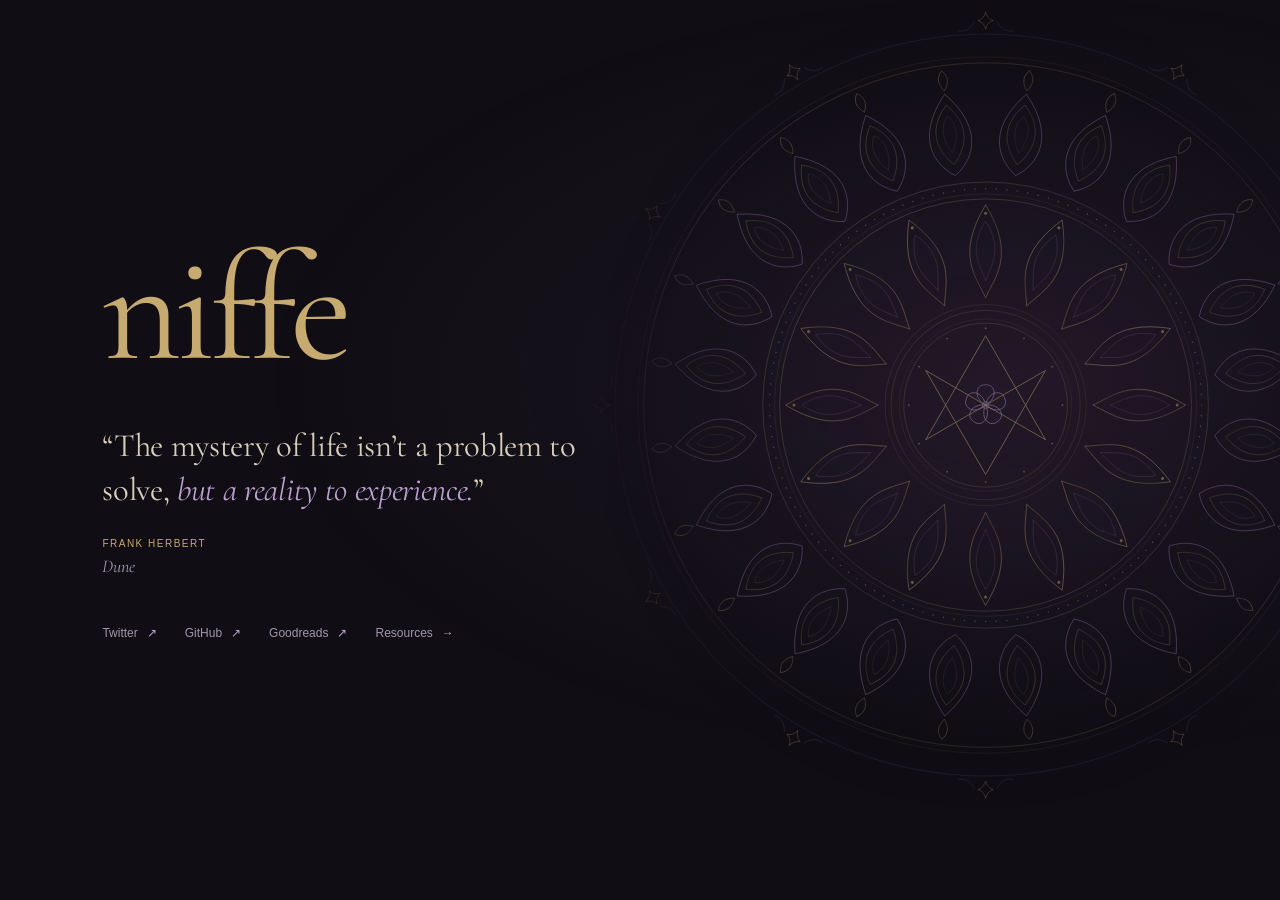
==== commit 6c4d2ea7: "Add Resources page and four interactive tools" ====
--- a/index.html
+++ b/index.html
@@ -37,6 +37,7 @@
         <a href="https://twitter.com/niffe" aria-label="Niffe on Twitter">Twitter <span aria-hidden="true">↗</span></a>
         <a href="https://github.com/ThePheePhee" aria-label="Niffe on GitHub">GitHub <span aria-hidden="true">↗</span></a>
         <a href="https://www.goodreads.com/niffe" aria-label="Niffe on Goodreads">Goodreads <span aria-hidden="true">↗</span></a>
+        <a href="/resources/">Resources <span aria-hidden="true">→</span></a>
       </nav>
       </div>
       </section>
